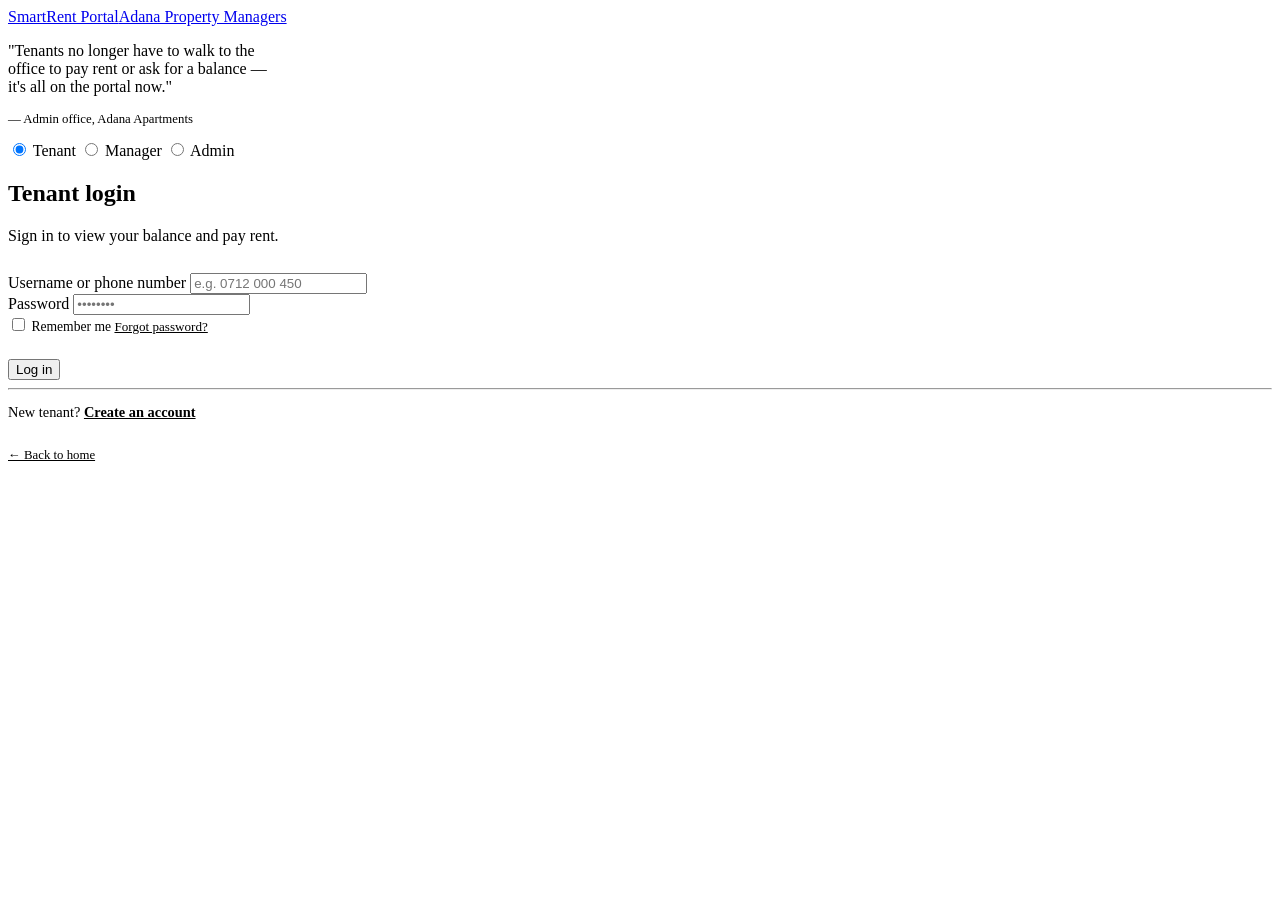
==== login.html @ f6f25709 "Add files via upload" ====
<!DOCTYPE html>
<html lang="en">
<head>
<meta charset="UTF-8">
<meta name="viewport" content="width=device-width, initial-scale=1.0">
<title>Log in — SmartRent Portal</title>
<link rel="preconnect" href="https://fonts.googleapis.com">
<link href="https://fonts.googleapis.com/css2?family=Fraunces:opsz,wght@9..144,500;9..144,600;9..144,700&family=Work+Sans:wght@400;500;600;700&family=JetBrains+Mono:wght@500;600&display=swap" rel="stylesheet">
<link rel="stylesheet" href="css/styles.css">
</head>
<body>

<div class="auth-shell">

  <!-- Art panel -->
  <div class="auth-art">
    <a href="index.html" class="brand">
      <span class="block-mark">
        <span class="lit"></span><span></span><span class="deep"></span>
        <span></span><span class="lit"></span><span></span>
        <span class="deep"></span><span></span><span class="lit"></span>
      </span>
      <span>SmartRent Portal<span class="brand-sub">Adana Property Managers</span></span>
    </a>

    <div>
      <div class="facade" id="auth-facade" aria-hidden="true" style="background: transparent; padding:0;"></div>
    </div>

    <div>
      <p class="lede" style="color: var(--green-150); max-width: 34ch;">
        "Tenants no longer have to walk to the office to pay rent or ask for a
        balance — it's all on the portal now."
      </p>
      <p class="mono" style="color: var(--green-300); font-size:.8rem;">— Admin office, Adana Apartments</p>
    </div>
  </div>

  <!-- Form panel -->
  <div class="auth-form">
    <div class="auth-form-inner">

      <div class="role-switch" role="radiogroup" aria-label="Login as">
        <input type="radio" name="role" id="role-tenant" value="tenant" checked>
        <label for="role-tenant">Tenant</label>
        <input type="radio" name="role" id="role-manager" value="manager">
        <label for="role-manager">Manager</label>
        <input type="radio" name="role" id="role-admin" value="admin">
        <label for="role-admin">Admin</label>
      </div>

      <h2 id="login-title">Tenant login</h2>
      <p id="login-sub" class="muted" style="margin-bottom:28px;">Sign in to view your balance and pay rent.</p>

      <form id="login-form" action="#" method="post">
        <div class="field">
          <label for="username">Username or phone number</label>
          <input type="text" id="username" name="username" placeholder="e.g. 0712 000 450" required>
        </div>
        <div class="field">
          <label for="password">Password</label>
          <input type="password" id="password" name="password" placeholder="••••••••" required>
        </div>
        <div class="flex-between" style="margin-bottom:24px;">
          <label class="flex gap-8" style="font-size:.85rem; color:var(--ink-soft); font-weight:500;">
            <input type="checkbox" style="width:auto;"> Remember me
          </label>
          <a href="#" class="mono" style="font-size:.82rem; color:var(--clay);">Forgot password?</a>
        </div>
        <button type="submit" class="btn btn-primary btn-block">Log in</button>
      </form>

      <hr class="divider">

      <p class="center muted" style="font-size:.9rem;">
        New tenant? <a href="register.html" style="color:var(--green-700); font-weight:600;">Create an account</a>
      </p>
      <p class="center" style="margin-top:24px;">
        <a href="index.html" class="mono" style="font-size:.8rem; color:var(--ink-faint);">&larr; Back to home</a>
      </p>

    </div>
  </div>

</div>

<script src="js/script.js"></script>
<script>
  // Demo only — route to the right dashboard. Replace with real auth later.
  document.getElementById('login-form').addEventListener('submit', function(e){
    e.preventDefault();
    const role = document.querySelector('.role-switch input:checked').value;
    if(role === 'manager' || role === 'admin'){
      window.location.href = 'manager-dashboard.html';
    } else {
      window.location.href = 'tenant-dashboard.html';
    }
  });
</script>
</body>
</html>
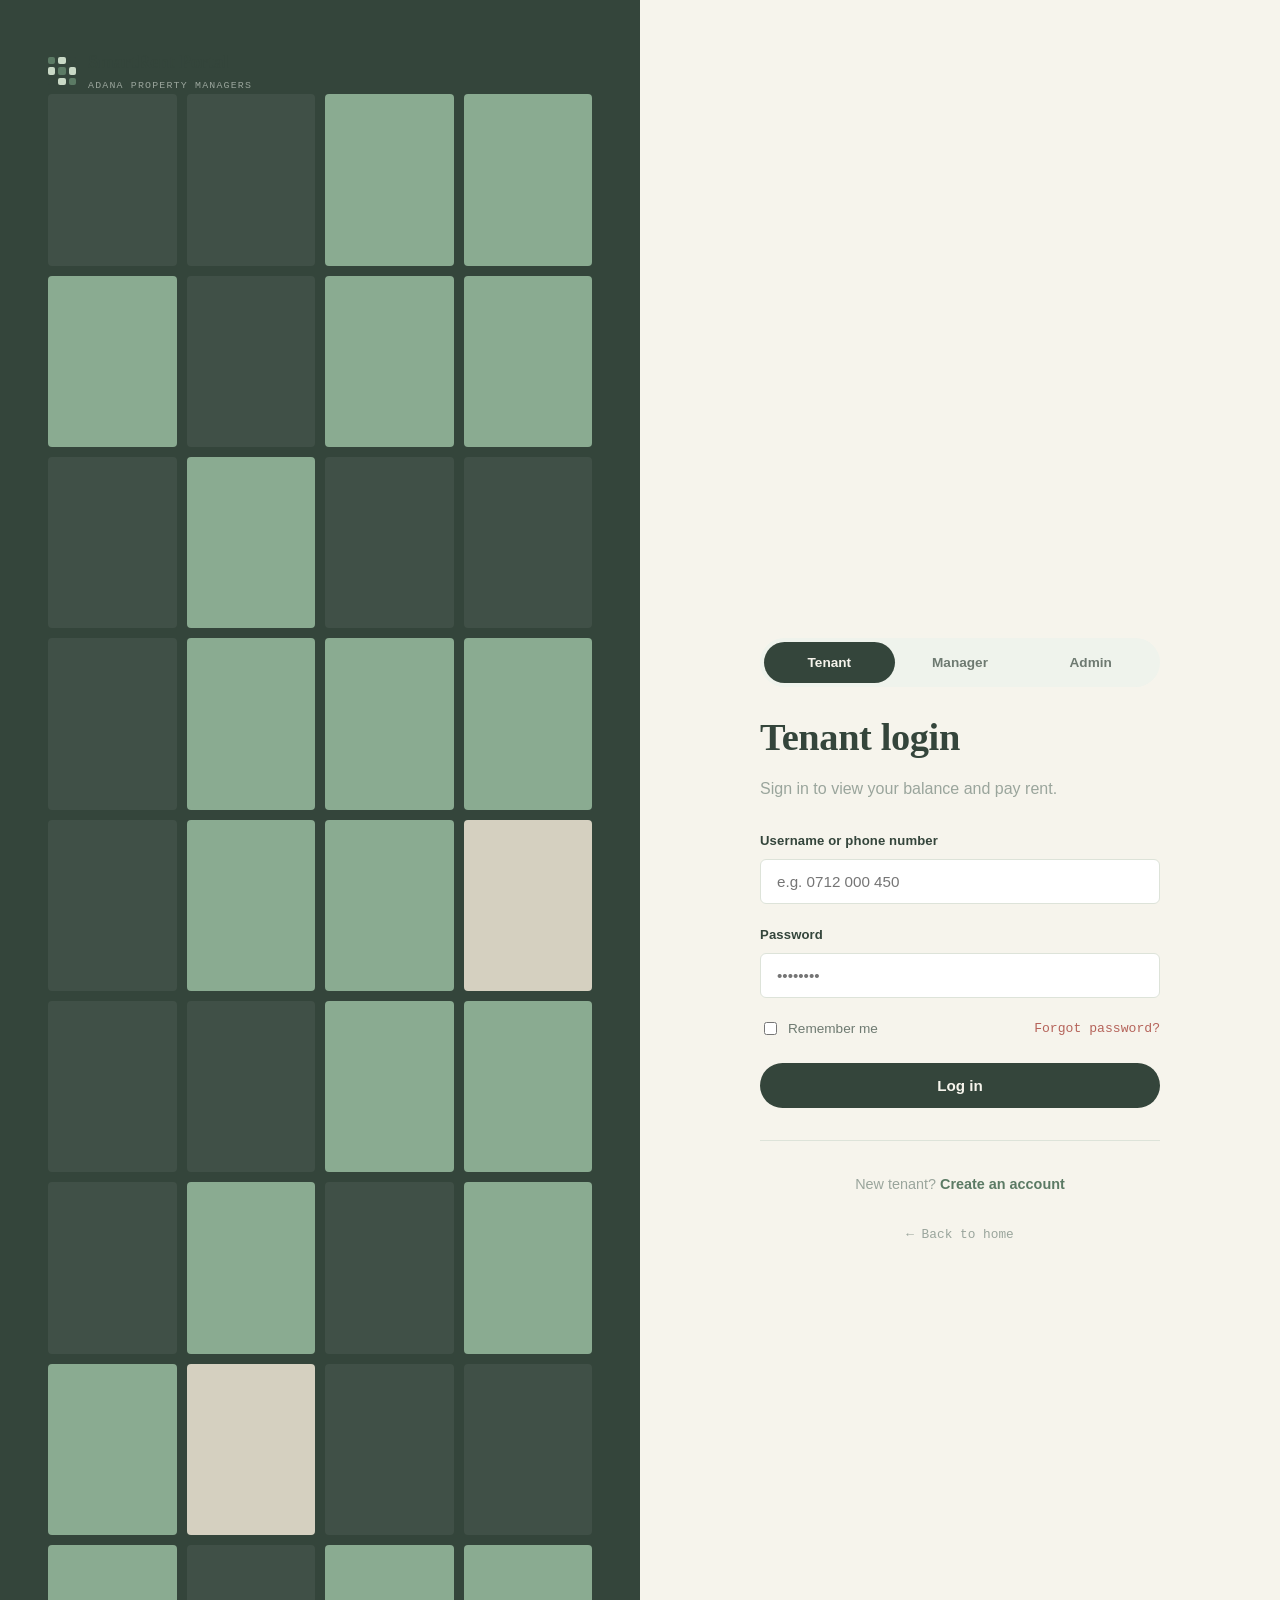
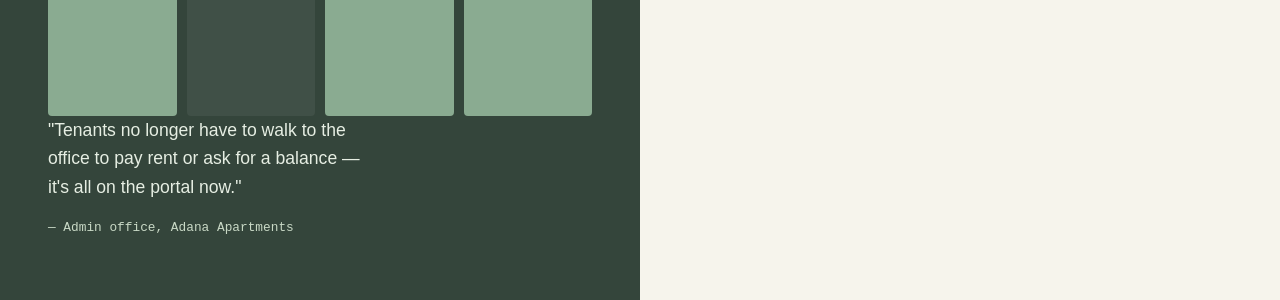
==== commit d3dd52ed: "Add files via upload" ====
--- a/login.html
+++ b/login.html
@@ -6,7 +6,7 @@
 <title>Log in — SmartRent Portal</title>
 <link rel="preconnect" href="https://fonts.googleapis.com">
 <link href="https://fonts.googleapis.com/css2?family=Fraunces:opsz,wght@9..144,500;9..144,600;9..144,700&family=Work+Sans:wght@400;500;600;700&family=JetBrains+Mono:wght@500;600&display=swap" rel="stylesheet">
-<link rel="stylesheet" href="css/styles.css">
+<link rel="stylesheet" href="styles.css">
 </head>
 <body>
 
@@ -84,7 +84,7 @@
 
 </div>
 
-<script src="js/script.js"></script>
+<script src="script.js"></script>
 <script>
   // Demo only — route to the right dashboard. Replace with real auth later.
   document.getElementById('login-form').addEventListener('submit', function(e){
--- a/styles.css
+++ b/styles.css
@@ -0,0 +1,535 @@
+/* ==========================================================================
+   SmartRent Portal — Design System
+   Theme: faded sage green, warm paper background
+   Display: Fraunces (serif, variable) — Body: Work Sans — Data: JetBrains Mono
+   Signature motif: "Block" — a grid of windows representing an apartment
+   facade. Lit windows = paid / active. Unlit = vacant / pending.
+   ========================================================================== */
+
+:root{
+  /* -- Color tokens -- */
+  --paper:        #F6F4EC;
+  --surface:      #FFFFFF;
+  --surface-tint: #EFF3EC;
+  --green-900:    #34453B;
+  --green-700:    #5B7A64;
+  --green-500:    #8AAB91;
+  --green-300:    #C9D9C6;
+  --green-150:    #E6EEE3;
+  --ink:          #2B332E;
+  --ink-soft:     #6E7A71;
+  --ink-faint:    #9AA59C;
+  --line:         #DDE3D9;
+  --cream:        #F1E9D8;
+  --amber:        #C9914F;
+  --amber-bg:     #F7ECDA;
+  --clay:         #B5635A;
+  --clay-bg:      #F8E6E3;
+
+  /* -- Type -- */
+  --font-display: "Fraunces", Georgia, serif;
+  --font-body:    "Work Sans", -apple-system, "Segoe UI", sans-serif;
+  --font-mono:    "JetBrains Mono", "SF Mono", Consolas, monospace;
+
+  /* -- Spacing & shape -- */
+  --radius-sm: 6px;
+  --radius-md: 12px;
+  --radius-lg: 22px;
+  --container: 1180px;
+  --shadow-soft: 0 6px 24px rgba(52, 69, 59, 0.08);
+  --shadow-lift: 0 12px 32px rgba(52, 69, 59, 0.14);
+}
+
+/* -- Reset -- */
+*, *::before, *::after{ box-sizing: border-box; }
+html{ scroll-behavior: smooth; }
+body{
+  margin: 0;
+  font-family: var(--font-body);
+  color: var(--ink);
+  background: var(--paper);
+  font-size: 16px;
+  line-height: 1.6;
+  -webkit-font-smoothing: antialiased;
+}
+img, svg{ display:block; max-width: 100%; }
+a{ color: inherit; text-decoration: none; }
+ul{ margin:0; padding:0; }
+button{ font-family: inherit; cursor: pointer; }
+:focus-visible{
+  outline: 3px solid var(--green-500);
+  outline-offset: 2px;
+  border-radius: 4px;
+}
+
+/* -- Typography -- */
+h1, h2, h3, h4{
+  font-family: var(--font-display);
+  color: var(--green-900);
+  margin: 0 0 .4em;
+  letter-spacing: -0.01em;
+  font-weight: 600;
+}
+h1{ font-size: clamp(2.4rem, 5vw, 3.6rem); font-weight: 600; line-height: 1.08; }
+h2{ font-size: clamp(1.7rem, 3vw, 2.4rem); line-height: 1.18; }
+h3{ font-size: 1.25rem; }
+h4{ font-size: 1.05rem; }
+p{ margin: 0 0 1em; color: var(--ink-soft); }
+.eyebrow{
+  font-family: var(--font-mono);
+  text-transform: uppercase;
+  letter-spacing: .14em;
+  font-size: .72rem;
+  color: var(--green-700);
+  font-weight: 600;
+}
+.lede{ font-size: 1.1rem; max-width: 46ch; }
+.mono{ font-family: var(--font-mono); }
+
+/* -- Layout helpers -- */
+.wrap{
+  max-width: var(--container);
+  margin: 0 auto;
+  padding: 0 28px;
+}
+.section{ padding: 72px 0; }
+.section-tight{ padding: 40px 0; }
+.grid{ display: grid; gap: 28px; }
+.grid-2{ grid-template-columns: repeat(2, 1fr); }
+.grid-3{ grid-template-columns: repeat(3, 1fr); }
+@media (max-width: 860px){
+  .grid-2, .grid-3{ grid-template-columns: 1fr; }
+  .section{ padding: 52px 0; }
+}
+
+/* ==========================================================================
+   Block mark — signature window-grid motif (logo + decorative)
+   ========================================================================== */
+.block-mark{
+  display: grid;
+  grid-template-columns: repeat(3, 1fr);
+  grid-template-rows: repeat(3, 1fr);
+  gap: 3px;
+  width: 28px;
+  height: 28px;
+  flex-shrink: 0;
+}
+.block-mark span{ border-radius: 2px; background: var(--green-300); }
+.block-mark span.lit{ background: var(--green-700); }
+.block-mark span.deep{ background: var(--green-900); }
+
+.brand{
+  display: inline-flex;
+  align-items: center;
+  gap: 12px;
+  font-family: var(--font-display);
+  font-weight: 600;
+  font-size: 1.15rem;
+  color: var(--green-900);
+}
+.brand .brand-sub{
+  display: block;
+  font-family: var(--font-mono);
+  font-size: .62rem;
+  letter-spacing: .12em;
+  text-transform: uppercase;
+  color: var(--ink-faint);
+  font-weight: 500;
+  margin-top: 1px;
+}
+
+/* Decorative facade illustration (hero) */
+.facade{
+  display: grid;
+  grid-template-columns: repeat(6, 1fr);
+  gap: 10px;
+  padding: 22px;
+  background: var(--green-900);
+  border-radius: var(--radius-lg);
+}
+.facade .win{
+  aspect-ratio: 3/4;
+  border-radius: 4px;
+  background: rgba(255,255,255,0.06);
+  transition: background .3s;
+}
+.facade .win.lit{ background: var(--green-500); }
+.facade .win.amber{ background: var(--cream); opacity:.85; }
+
+/* ==========================================================================
+   Navigation
+   ========================================================================== */
+.nav{
+  position: sticky;
+  top: 0;
+  z-index: 50;
+  background: rgba(246,244,236,0.92);
+  backdrop-filter: blur(6px);
+  border-bottom: 1px solid var(--line);
+}
+.nav .wrap{
+  display: flex;
+  align-items: center;
+  justify-content: space-between;
+  height: 76px;
+}
+.nav-links{
+  display: flex;
+  align-items: center;
+  gap: 28px;
+  list-style: none;
+  font-weight: 500;
+  font-size: .95rem;
+}
+.nav-links a{ color: var(--ink-soft); transition: color .2s; }
+.nav-links a:hover{ color: var(--green-900); }
+.nav-cta{ display:flex; align-items:center; gap: 12px; }
+
+@media (max-width: 760px){
+  .nav-links{ display:none; }
+}
+
+/* ==========================================================================
+   Buttons
+   ========================================================================== */
+.btn{
+  display: inline-flex;
+  align-items: center;
+  justify-content: center;
+  gap: 8px;
+  padding: 13px 26px;
+  border-radius: 999px;
+  font-weight: 600;
+  font-size: .95rem;
+  border: 1px solid transparent;
+  transition: transform .15s ease, box-shadow .15s ease, background .2s ease, color .2s ease;
+  white-space: nowrap;
+}
+.btn:active{ transform: translateY(1px); }
+.btn-primary{
+  background: var(--green-900);
+  color: var(--paper);
+}
+.btn-primary:hover{ background: var(--green-700); }
+.btn-secondary{
+  background: transparent;
+  border-color: var(--green-900);
+  color: var(--green-900);
+}
+.btn-secondary:hover{ background: var(--green-900); color: var(--paper); }
+.btn-ghost{
+  background: transparent;
+  color: var(--ink-soft);
+}
+.btn-ghost:hover{ color: var(--green-900); }
+.btn-block{ width: 100%; }
+.btn-sm{ padding: 9px 18px; font-size: .85rem; }
+.btn-danger{ background: var(--clay); color: #fff; }
+.btn-danger:hover{ background: #9c4f47; }
+
+/* ==========================================================================
+   Cards & surfaces
+   ========================================================================== */
+.card{
+  background: var(--surface);
+  border: 1px solid var(--line);
+  border-radius: var(--radius-md);
+  padding: 28px;
+}
+.card-soft{ background: var(--surface-tint); border-color: var(--green-150); }
+.shadow{ box-shadow: var(--shadow-soft); }
+
+.tag{
+  display: inline-flex;
+  align-items: center;
+  gap: 6px;
+  font-family: var(--font-mono);
+  font-size: .72rem;
+  letter-spacing: .06em;
+  text-transform: uppercase;
+  font-weight: 600;
+  padding: 4px 10px;
+  border-radius: 999px;
+}
+.tag-success{ background: var(--green-150); color: var(--green-700); }
+.tag-warning{ background: var(--amber-bg); color: var(--amber); }
+.tag-danger{ background: var(--clay-bg); color: var(--clay); }
+.tag-muted{ background: var(--surface-tint); color: var(--ink-faint); }
+
+.tag-success::before, .tag-warning::before, .tag-danger::before, .tag-muted::before{
+  content:""; width:6px; height:6px; border-radius:50%; background: currentColor;
+}
+
+/* ==========================================================================
+   Forms
+   ========================================================================== */
+.field{ margin-bottom: 20px; }
+.field label{
+  display: block;
+  font-size: .82rem;
+  font-weight: 600;
+  color: var(--green-900);
+  margin-bottom: 8px;
+  letter-spacing: .01em;
+}
+.field input, .field select, .field textarea{
+  width: 100%;
+  padding: 13px 16px;
+  border: 1px solid var(--line);
+  border-radius: var(--radius-sm);
+  background: var(--surface);
+  font-family: inherit;
+  font-size: .95rem;
+  color: var(--ink);
+  transition: border-color .15s, box-shadow .15s;
+}
+.field input:focus, .field select:focus, .field textarea:focus{
+  border-color: var(--green-500);
+  box-shadow: 0 0 0 3px var(--green-150);
+  outline: none;
+}
+.field .hint{ font-size: .78rem; color: var(--ink-faint); margin-top: 6px; }
+.field-row{ display:flex; gap: 16px; }
+.field-row .field{ flex:1; }
+
+.role-switch{
+  display: flex;
+  background: var(--surface-tint);
+  border-radius: 999px;
+  padding: 4px;
+  margin-bottom: 28px;
+}
+.role-switch input{ display:none; }
+.role-switch label{
+  flex:1;
+  text-align:center;
+  padding: 10px 14px;
+  border-radius: 999px;
+  font-size: .85rem;
+  font-weight: 600;
+  color: var(--ink-soft);
+  cursor: pointer;
+  transition: background .2s, color .2s;
+  margin: 0;
+}
+.role-switch input:checked + label{
+  background: var(--green-900);
+  color: var(--paper);
+}
+
+/* ==========================================================================
+   App shell (dashboards)
+   ========================================================================== */
+.app{
+  display: grid;
+  grid-template-columns: 248px 1fr;
+  min-height: 100vh;
+}
+.sidebar{
+  background: var(--green-900);
+  color: var(--green-150);
+  padding: 28px 22px;
+  display: flex;
+  flex-direction: column;
+  gap: 6px;
+}
+.sidebar .brand{ color: var(--paper); margin-bottom: 30px; }
+.sidebar .brand .brand-sub{ color: var(--green-300); }
+.sidebar .block-mark span{ background: rgba(255,255,255,0.15); }
+.sidebar .block-mark span.lit{ background: var(--green-500); }
+.sidebar .block-mark span.deep{ background: var(--paper); }
+
+.side-link{
+  display: flex;
+  align-items: center;
+  gap: 12px;
+  padding: 11px 14px;
+  border-radius: var(--radius-sm);
+  font-size: .92rem;
+  font-weight: 500;
+  color: var(--green-150);
+  transition: background .15s, color .15s;
+}
+.side-link svg{ width:18px; height:18px; flex-shrink:0; }
+.side-link:hover{ background: rgba(255,255,255,0.06); color: #fff; }
+.side-link.active{ background: var(--green-700); color: #fff; }
+.side-foot{ margin-top: auto; padding-top: 18px; border-top: 1px solid rgba(255,255,255,0.08); }
+
+.topbar{
+  display:flex;
+  align-items:center;
+  justify-content: space-between;
+  padding: 26px 36px;
+  border-bottom: 1px solid var(--line);
+  background: var(--surface);
+}
+.main{ background: var(--paper); }
+.content{ padding: 32px 36px; }
+
+@media (max-width: 900px){
+  .app{ grid-template-columns: 1fr; }
+  .sidebar{
+    flex-direction: row;
+    align-items: center;
+    overflow-x: auto;
+    gap: 4px;
+    padding: 14px 18px;
+  }
+  .sidebar .brand{ margin-bottom:0; margin-right: 12px; }
+  .side-foot{ display:none; }
+  .side-link span.label-text{ display:none; }
+  .topbar, .content{ padding: 20px; }
+}
+
+/* Stat cards */
+.stat{
+  background: var(--surface);
+  border: 1px solid var(--line);
+  border-radius: var(--radius-md);
+  padding: 22px;
+}
+.stat .stat-label{
+  font-family: var(--font-mono);
+  font-size: .72rem;
+  letter-spacing: .1em;
+  text-transform: uppercase;
+  color: var(--ink-faint);
+  margin-bottom: 10px;
+}
+.stat .stat-value{
+  font-family: var(--font-display);
+  font-size: 2rem;
+  color: var(--green-900);
+  font-weight: 600;
+}
+.stat .stat-foot{ font-size: .82rem; color: var(--ink-soft); margin-top: 6px; }
+
+/* ==========================================================================
+   Tables
+   ========================================================================== */
+.table-wrap{ overflow-x: auto; border: 1px solid var(--line); border-radius: var(--radius-md); background: var(--surface); }
+table{ width: 100%; border-collapse: collapse; font-size: .92rem; }
+th, td{ padding: 14px 18px; text-align: left; border-bottom: 1px solid var(--line); }
+th{
+  font-family: var(--font-mono);
+  font-size: .7rem;
+  letter-spacing: .1em;
+  text-transform: uppercase;
+  color: var(--ink-faint);
+  font-weight: 600;
+  background: var(--surface-tint);
+}
+tr:last-child td{ border-bottom: none; }
+tbody tr:hover{ background: var(--surface-tint); }
+td.num, th.num{ font-family: var(--font-mono); text-align: right; }
+
+/* ==========================================================================
+   Receipt (perforated card)
+   ========================================================================== */
+.receipt{
+  background: var(--cream);
+  border-radius: var(--radius-md);
+  padding: 26px 24px;
+  position: relative;
+  font-family: var(--font-mono);
+  font-size: .88rem;
+  color: var(--green-900);
+}
+.receipt::before{
+  content:"";
+  position:absolute;
+  top: 0; bottom: 0; left: 0; right: 0;
+  border-radius: var(--radius-md);
+  background-image: radial-gradient(circle 5px, var(--paper) 98%, transparent 100%);
+  background-size: 24px 100%;
+  background-position: -6px 0;
+  mask: linear-gradient(#000 0 0);
+  pointer-events: none;
+  opacity: 0;
+}
+.receipt-row{ display:flex; justify-content: space-between; padding: 7px 0; border-bottom: 1px dashed rgba(52,69,59,0.15); }
+.receipt-row:last-child{ border-bottom: none; }
+.receipt-row .label{ color: var(--ink-soft); }
+.receipt-total{ font-size: 1.1rem; font-weight: 700; margin-top: 8px; padding-top: 12px; border-top: 2px solid var(--green-900); }
+
+/* ==========================================================================
+   Modal
+   ========================================================================== */
+.modal-backdrop{
+  position: fixed; inset:0;
+  background: rgba(43,51,46,0.45);
+  display:flex; align-items:center; justify-content:center;
+  z-index: 100;
+  padding: 20px;
+}
+.modal-backdrop[hidden]{ display:none; }
+.modal{
+  background: var(--surface);
+  border-radius: var(--radius-lg);
+  max-width: 420px;
+  width: 100%;
+  padding: 32px;
+  box-shadow: var(--shadow-lift);
+}
+.modal-close{
+  position: absolute; top: 18px; right: 18px;
+  background:none; border:none; color: var(--ink-faint); font-size: 1.4rem; line-height:1;
+}
+
+/* ==========================================================================
+   Misc
+   ========================================================================== */
+.divider{ height:1px; background: var(--line); border:none; margin: 32px 0; }
+.muted{ color: var(--ink-faint); }
+.center{ text-align:center; }
+.flex{ display:flex; align-items:center; }
+.flex-between{ display:flex; align-items:center; justify-content:space-between; }
+.gap-8{ gap:8px; } .gap-12{ gap:12px; } .gap-16{ gap:16px; }
+
+footer.site-footer{
+  background: var(--green-900);
+  color: var(--green-150);
+  padding: 56px 0 32px;
+  margin-top: 40px;
+}
+footer.site-footer a{ color: var(--green-150); opacity:.85; }
+footer.site-footer a:hover{ opacity:1; }
+footer.site-footer .brand{ color: #fff; }
+footer.site-footer .brand .brand-sub{ color: var(--green-300); }
+.foot-bottom{
+  margin-top: 40px;
+  padding-top: 24px;
+  border-top: 1px solid rgba(255,255,255,0.1);
+  font-size: .82rem;
+  color: var(--green-300);
+  display:flex;
+  justify-content: space-between;
+  flex-wrap: wrap;
+  gap: 12px;
+}
+
+/* Auth split layout */
+.auth-shell{
+  min-height: 100vh;
+  display: grid;
+  grid-template-columns: 1fr 1fr;
+}
+.auth-art{
+  background: var(--green-900);
+  color: var(--paper);
+  padding: 48px;
+  display:flex;
+  flex-direction: column;
+  justify-content: space-between;
+}
+.auth-form{
+  display:flex;
+  align-items:center;
+  justify-content:center;
+  padding: 48px;
+}
+.auth-form-inner{ width:100%; max-width: 400px; }
+@media (max-width: 900px){
+  .auth-shell{ grid-template-columns: 1fr; }
+  .auth-art{ display:none; }
+}
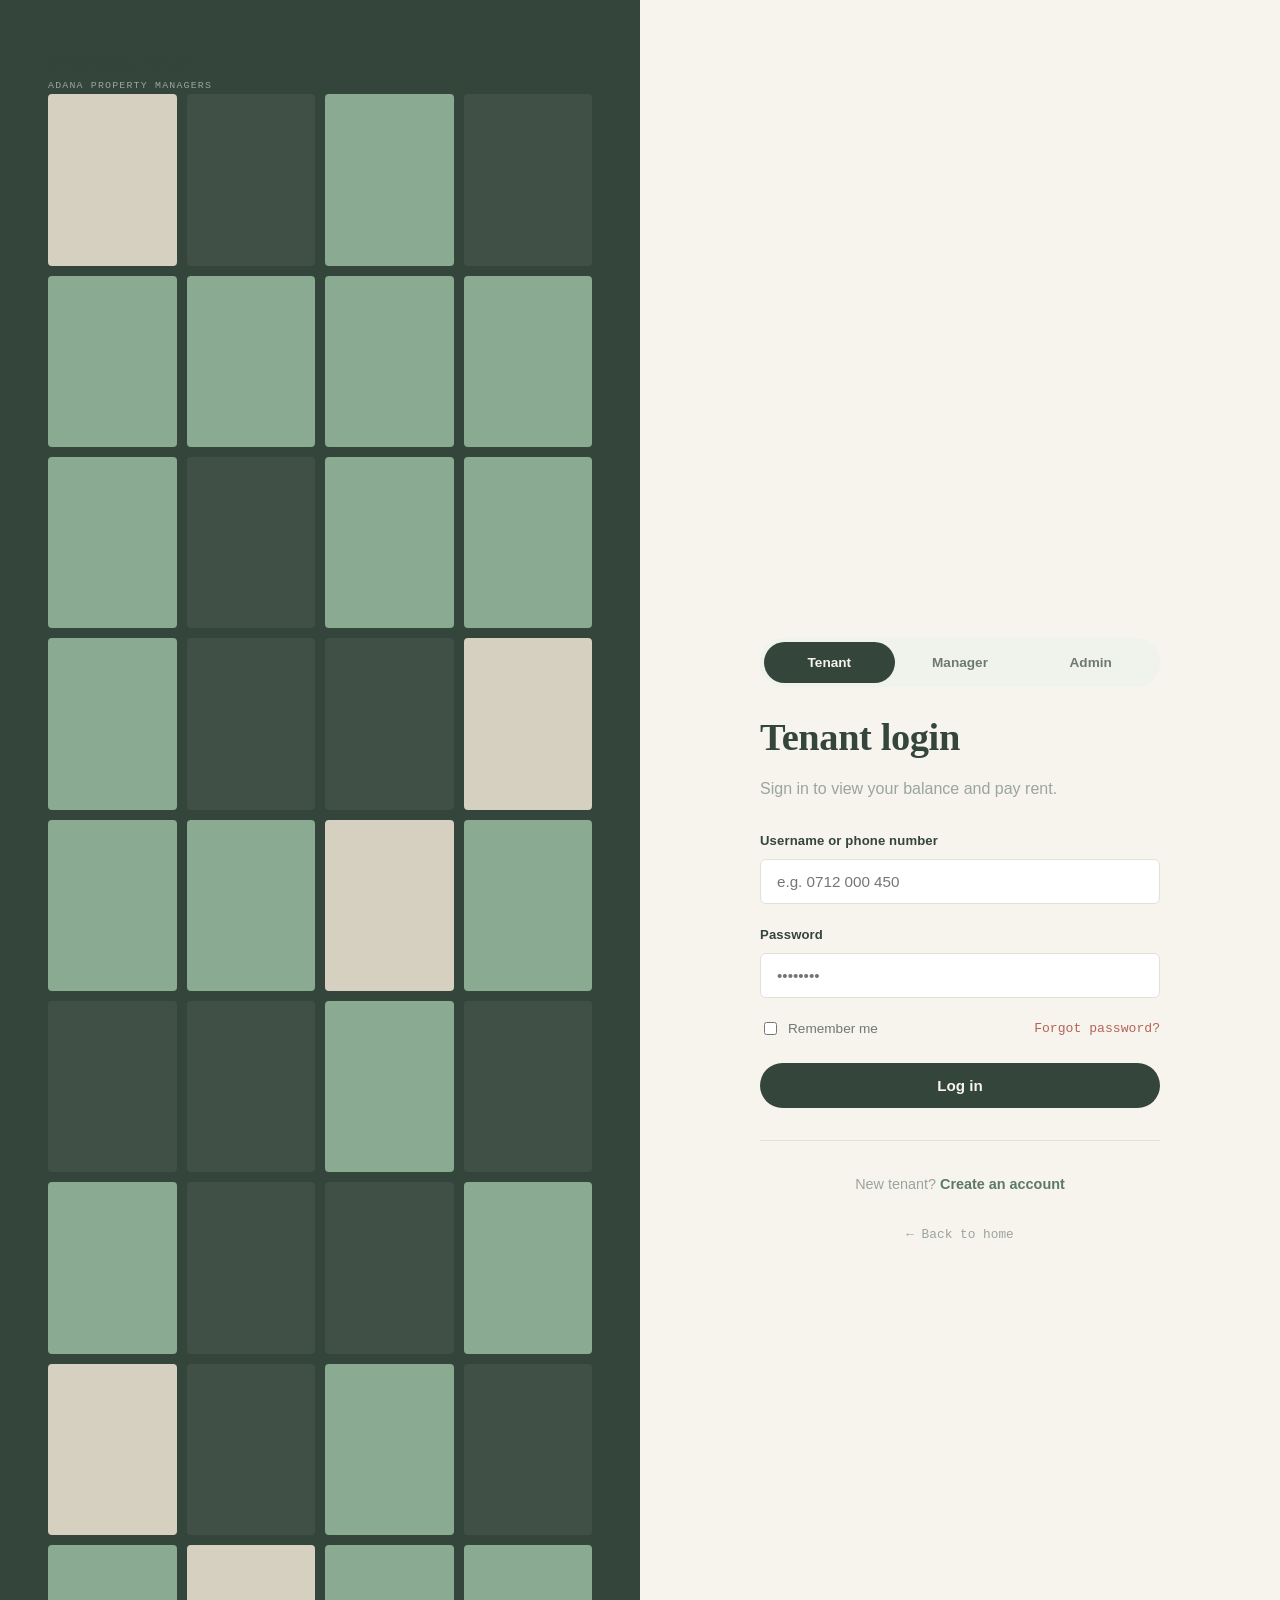
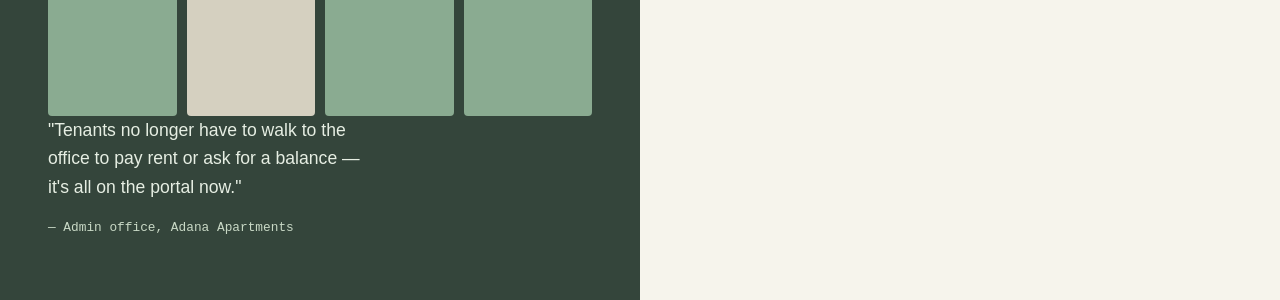
==== commit 28dd1df9: "Update login.html" ====
--- a/login.html
+++ b/login.html
@@ -15,11 +15,7 @@
   <!-- Art panel -->
   <div class="auth-art">
     <a href="index.html" class="brand">
-      <span class="block-mark">
-        <span class="lit"></span><span></span><span class="deep"></span>
-        <span></span><span class="lit"></span><span></span>
-        <span class="deep"></span><span></span><span class="lit"></span>
-      </span>
+   
       <span>SmartRent Portal<span class="brand-sub">Adana Property Managers</span></span>
     </a>
 
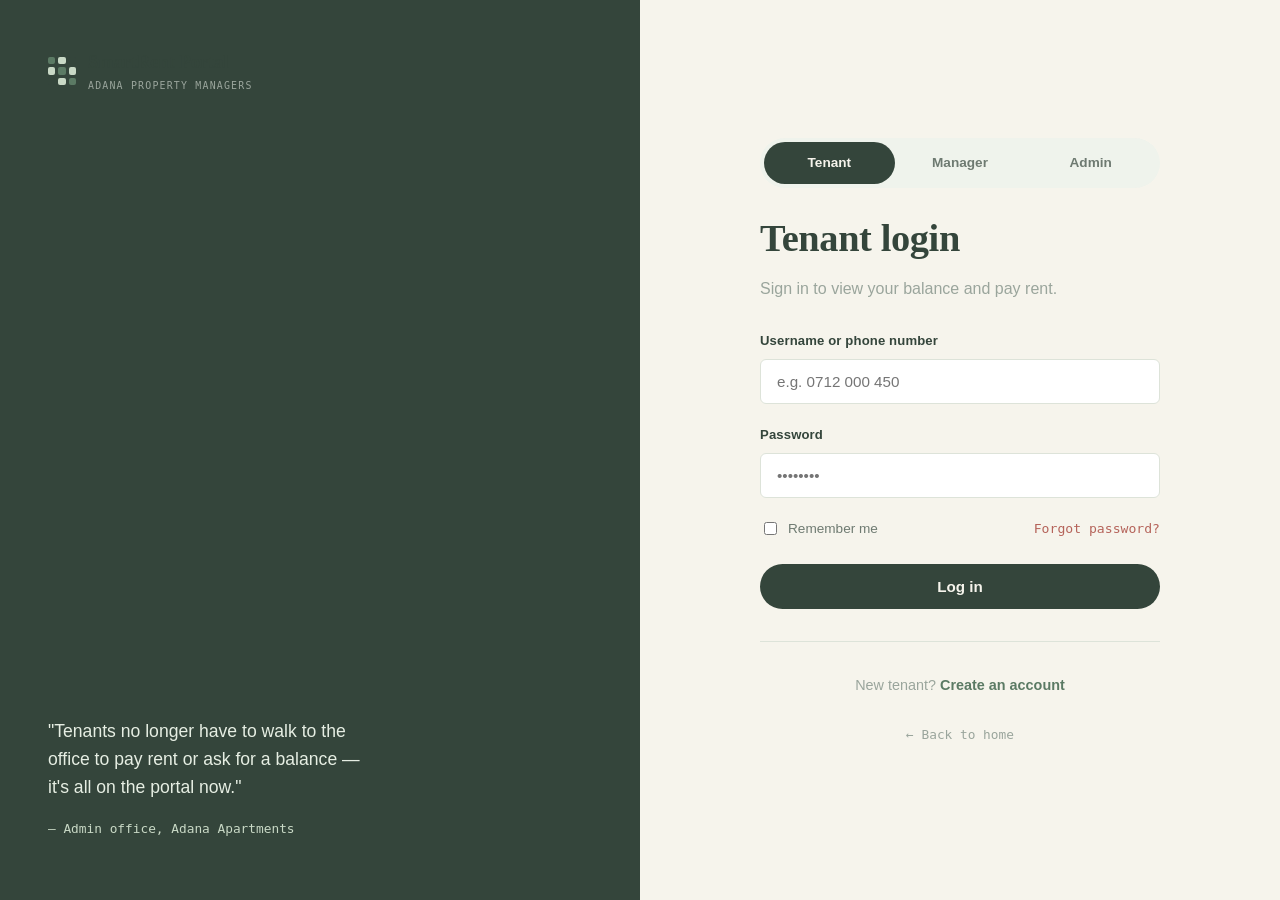
==== commit 79890bb5: "Update login.html" ====
--- a/login.html
+++ b/login.html
@@ -9,20 +9,20 @@
 <link rel="stylesheet" href="styles.css">
 </head>
 <body>
-
+ 
 <div class="auth-shell">
-
+ 
   <!-- Art panel -->
   <div class="auth-art">
     <a href="index.html" class="brand">
-   
+      <span class="block-mark">
+        <span class="lit"></span><span></span><span class="deep"></span>
+        <span></span><span class="lit"></span><span></span>
+        <span class="deep"></span><span></span><span class="lit"></span>
+      </span>
       <span>SmartRent Portal<span class="brand-sub">Adana Property Managers</span></span>
     </a>
-
-    <div>
-      <div class="facade" id="auth-facade" aria-hidden="true" style="background: transparent; padding:0;"></div>
-    </div>
-
+ 
     <div>
       <p class="lede" style="color: var(--green-150); max-width: 34ch;">
         "Tenants no longer have to walk to the office to pay rent or ask for a
@@ -31,11 +31,11 @@
       <p class="mono" style="color: var(--green-300); font-size:.8rem;">— Admin office, Adana Apartments</p>
     </div>
   </div>
-
+ 
   <!-- Form panel -->
   <div class="auth-form">
     <div class="auth-form-inner">
-
+ 
       <div class="role-switch" role="radiogroup" aria-label="Login as">
         <input type="radio" name="role" id="role-tenant" value="tenant" checked>
         <label for="role-tenant">Tenant</label>
@@ -44,10 +44,10 @@
         <input type="radio" name="role" id="role-admin" value="admin">
         <label for="role-admin">Admin</label>
       </div>
-
+ 
       <h2 id="login-title">Tenant login</h2>
       <p id="login-sub" class="muted" style="margin-bottom:28px;">Sign in to view your balance and pay rent.</p>
-
+ 
       <form id="login-form" action="#" method="post">
         <div class="field">
           <label for="username">Username or phone number</label>
@@ -65,21 +65,21 @@
         </div>
         <button type="submit" class="btn btn-primary btn-block">Log in</button>
       </form>
-
+ 
       <hr class="divider">
-
+ 
       <p class="center muted" style="font-size:.9rem;">
         New tenant? <a href="register.html" style="color:var(--green-700); font-weight:600;">Create an account</a>
       </p>
       <p class="center" style="margin-top:24px;">
         <a href="index.html" class="mono" style="font-size:.8rem; color:var(--ink-faint);">&larr; Back to home</a>
       </p>
-
+ 
     </div>
   </div>
-
+ 
 </div>
-
+ 
 <script src="script.js"></script>
 <script>
   // Demo only — route to the right dashboard. Replace with real auth later.
